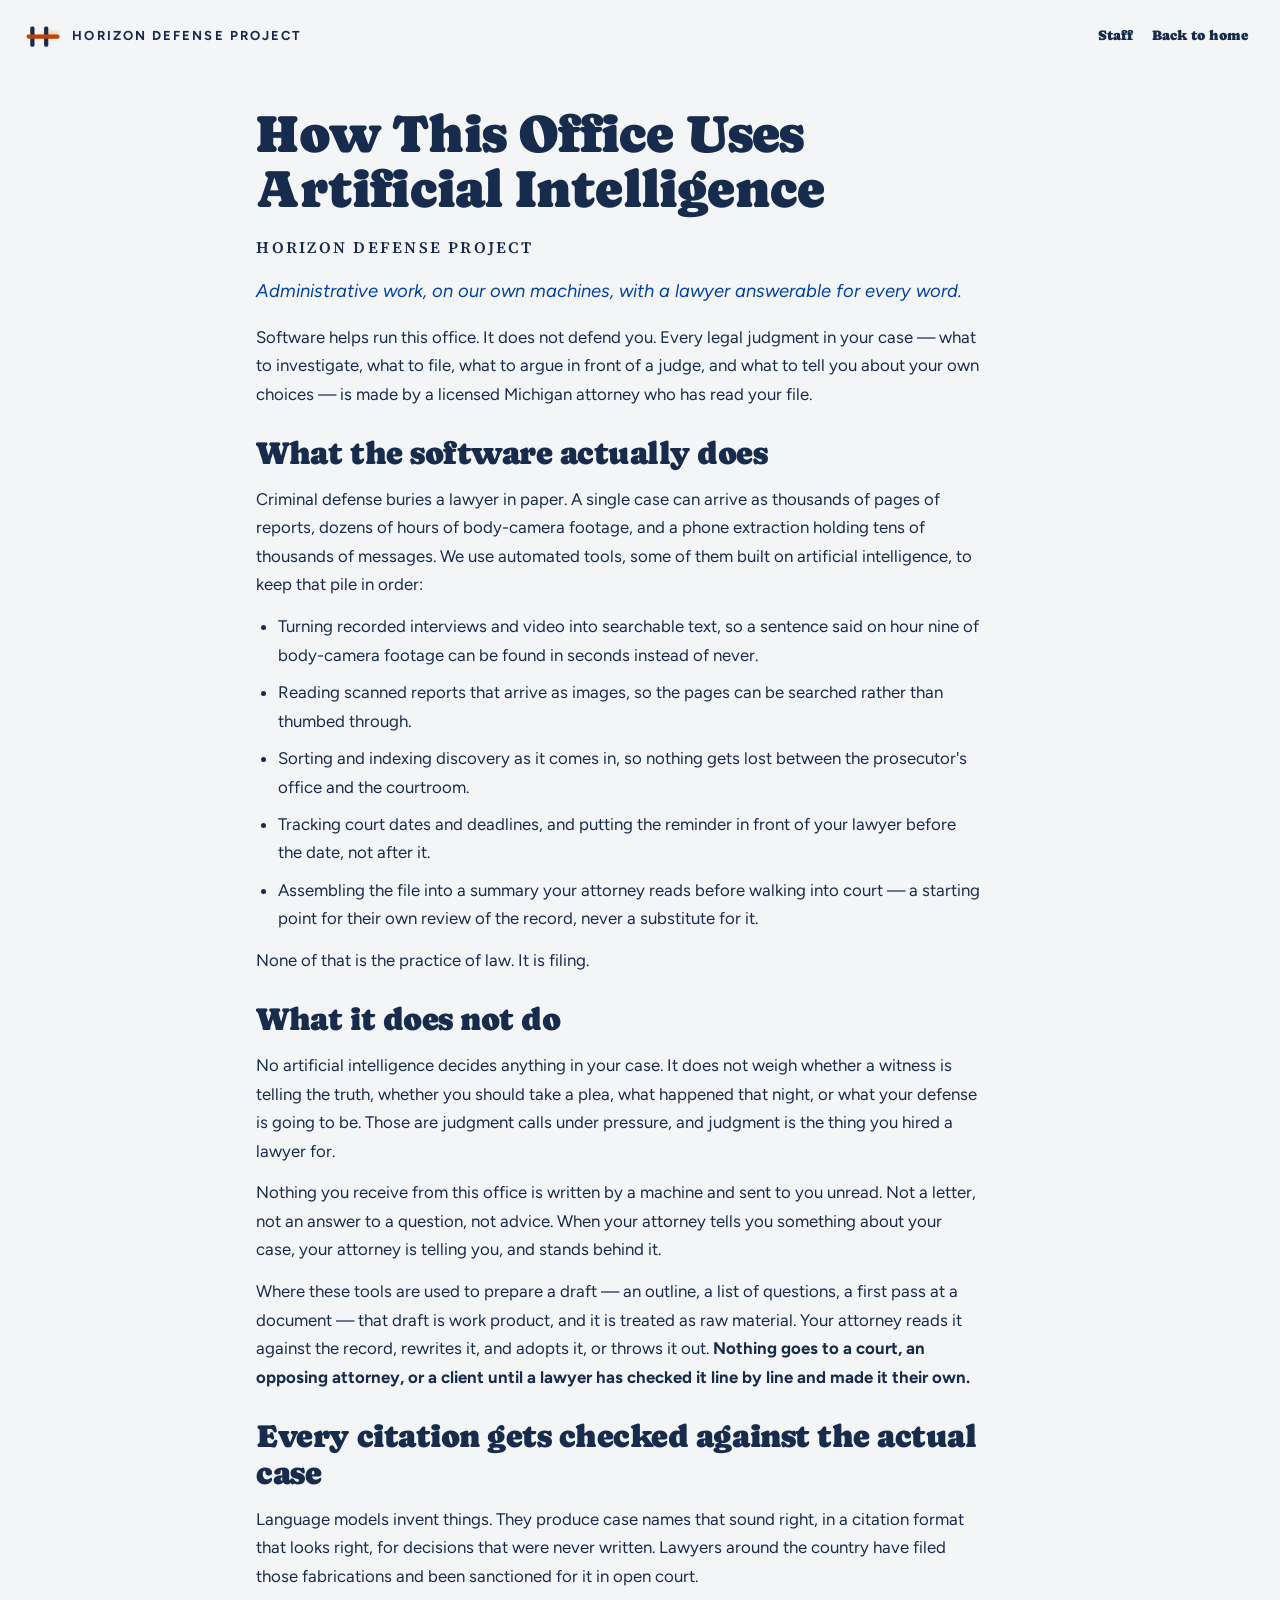
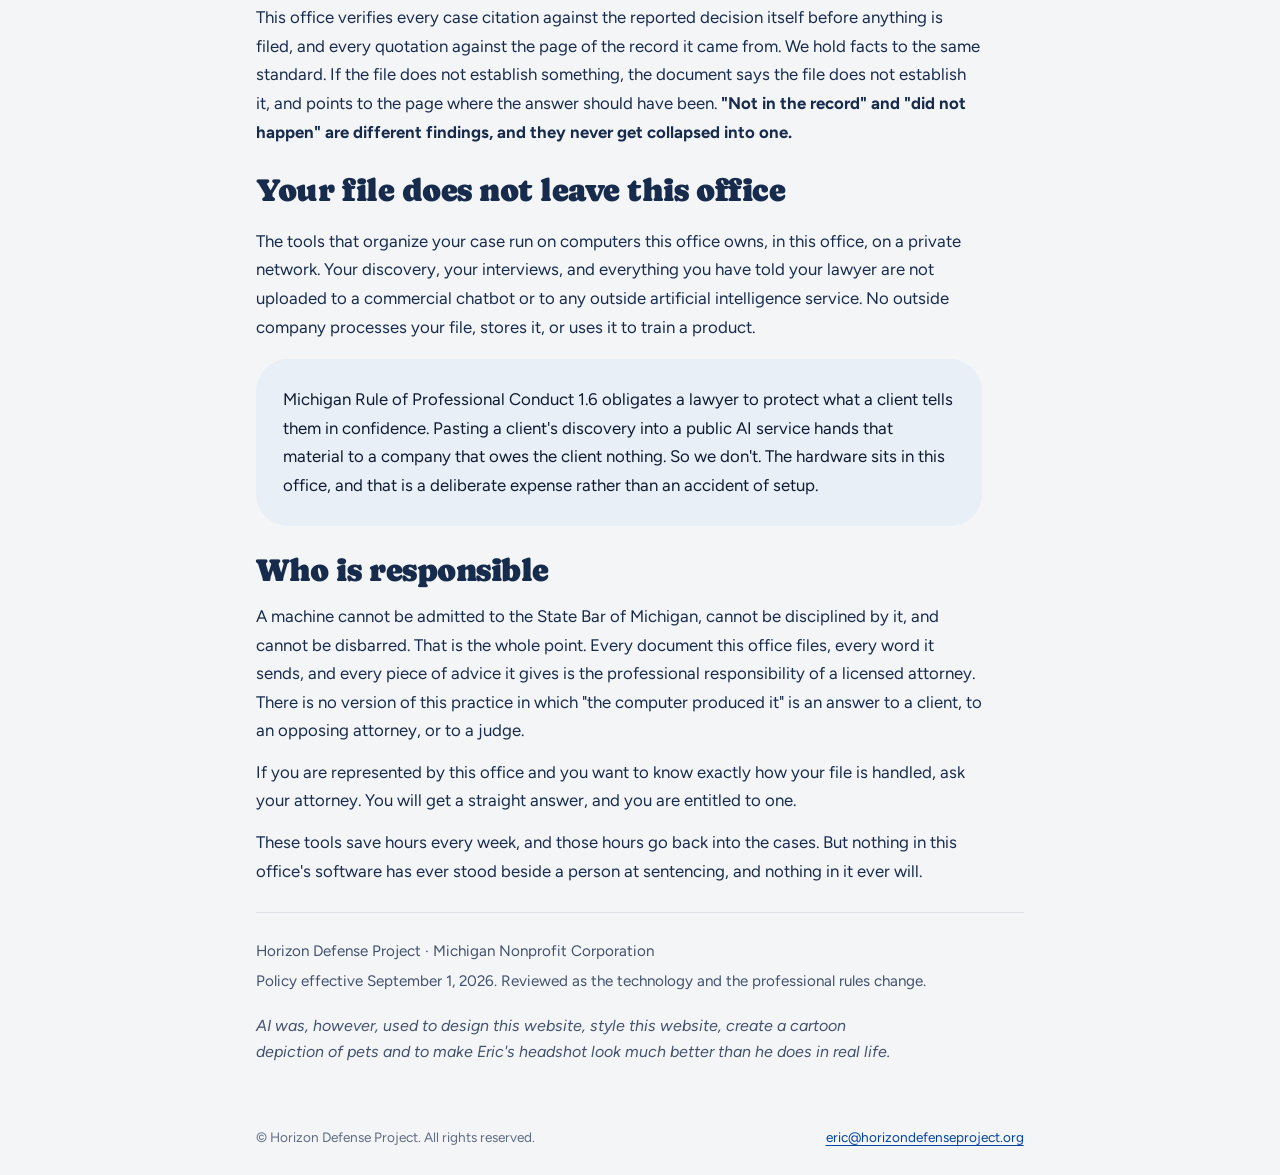
==== ai-use-policy.html @ e33a1ab5 "The placeholder becomes a three-page site: home, staff, AI use policy Replaces the single-page holdi" ====
<!DOCTYPE html>
<html lang="en">
<head>
<meta charset="utf-8">
<meta name="viewport" content="width=device-width, initial-scale=1.0">
<meta name="theme-color" content="#0052cc" media="(prefers-color-scheme: light)">
<meta name="theme-color" content="#14171c" media="(prefers-color-scheme: dark)">
<title>How This Office Uses Artificial Intelligence | Horizon Defense Project</title>
<meta name="description" content="Administrative work, on our own machines, with a lawyer answerable for every word.">
<link rel="canonical" href="https://horizondefenseproject.com/ai-use-policy.html">
<link rel="icon" href="/assets/logo-mark.svg" type="image/svg+xml">
<link rel="alternate icon" href="/assets/favicon-32.png" sizes="32x32" type="image/png">
<link rel="apple-touch-icon" href="/assets/apple-touch-icon.png">
<meta property="og:type" content="website">
<meta property="og:site_name" content="Horizon Defense Project">
<meta property="og:title" content="AI Use Policy — Horizon Defense Project">
<meta property="og:description" content="Administrative work, on our own machines, with a lawyer answerable for every word.">
<meta property="og:url" content="https://horizondefenseproject.com/ai-use-policy.html">
<meta property="og:image" content="https://horizondefenseproject.com/assets/og.png">
<meta property="og:image:width" content="1200">
<meta property="og:image:height" content="630">
<meta property="og:image:alt" content="Horizon Defense Project — Detroit">
<meta name="twitter:card" content="summary_large_image">
<meta name="twitter:title" content="AI Use Policy — Horizon Defense Project">
<meta name="twitter:description" content="Administrative work, on our own machines, with a lawyer answerable for every word.">
<meta name="twitter:image" content="https://horizondefenseproject.com/assets/og.png">
<link rel="stylesheet" href="styles.css">
<link rel="preconnect" href="https://fonts.googleapis.com">
<link rel="preconnect" href="https://fonts.gstatic.com" crossorigin>
<link rel="stylesheet" href="https://fonts.googleapis.com/css2?family=Source+Serif+4:opsz,wght@8..60,400;8..60,600&display=swap">
<style>
  @media (max-width: 720px) {
    /* Same nav guard as the other pages. */
    .nav { flex-wrap: wrap !important; row-gap: var(--space-3); }
    .nav > div { flex-wrap: wrap; }
    /* The email address is set nowrap inline and is wider than a 320px
       content box; let it wrap rather than widen the page. */
    a[href^="mailto:"] { white-space: normal !important; overflow-wrap: anywhere; }
  }
  :root {
    --brand-ink: #172b4d; --brand-ink-700: #0d1a30; --brand-ink-100: #e9eff7;
    --dawn-1: #c2410c; --dawn-2: #ea8c1b; --dawn-3: #f6c76a;
  }
  @media (prefers-color-scheme: dark) {
    :root {
      --brand-ink: #e6e9ef; --brand-ink-700: #cdd9ea; --brand-ink-100: #212a38;
      --dawn-1: #f97316; --dawn-2: #fbaa3c; --dawn-3: #ffd899;
    }
  }
  body { margin: 0; background: var(--color-bg); }
  a { color: var(--color-accent-700); }
  a:hover { color: var(--color-accent-600); }
  a:focus-visible { outline: 2px solid var(--color-accent); outline-offset: 2px; }
</style>
</head>
<body>
<div style="min-height: 100vh; background: var(--color-bg); color: var(--color-text); font-family: var(--font-body); display: flex; flex-direction: column">

  <nav class="nav" style="background: transparent; border: none; padding: var(--space-4) var(--space-6); display: flex; align-items: center; justify-content: space-between; gap: var(--space-4)">
    <a href="index.html" style="display: flex; align-items: center; gap: 12px; text-decoration: none; color: var(--brand-ink)">
      <svg viewBox="0 0 64 64" width="34" height="34" style="display: block; flex: none" aria-hidden="true">
        <defs>
          <clipPath id="hzP"><rect x="0" y="0" width="80" height="37"></rect></clipPath>
          <radialGradient id="sunP" cx="50%" cy="50%" r="50%">
            <stop offset="0%" stop-color="var(--dawn-1)" stop-opacity="0.95"></stop>
            <stop offset="52%" stop-color="var(--dawn-2)" stop-opacity="0.6"></stop>
            <stop offset="100%" stop-color="var(--dawn-3)" stop-opacity="0.14"></stop>
          </radialGradient>
        </defs>
        <circle cx="45" cy="50" r="32" fill="url(#sunP)" clip-path="url(#hzP)"></circle>
        <rect x="8" y="14" width="8" height="38" rx="3" fill="var(--brand-ink)"></rect>
        <rect x="34" y="14" width="8" height="38" rx="3" fill="var(--brand-ink)"></rect>
        <rect x="1" y="29" width="62" height="8" rx="4" fill="var(--dawn-1)"></rect>
      </svg>
      <span style="font-weight: 700; font-size: 13px; letter-spacing: 0.16em; text-transform: uppercase">Horizon Defense Project</span>
    </a>
    <div style="display: flex; align-items: center; gap: var(--space-2)">
      <a class="btn btn-ghost" href="staff.html" style="text-decoration: none; white-space: nowrap">Staff</a>
      <a class="btn btn-ghost" href="index.html" style="text-decoration: none; white-space: nowrap">Back to home</a>
    </div>
  </nav>

  <main style="flex: 1; width: 100%; max-width: 820px; margin: 0 auto; box-sizing: border-box; padding: var(--space-8) var(--space-6); display: flex; flex-direction: column; gap: var(--space-6)">

    <header style="display: flex; flex-direction: column; gap: var(--space-4); align-items: flex-start">
      <h1 style="margin: 0; font-family: var(--font-heading); font-size: clamp(2.1rem, 5.2vw, 3.3rem); line-height: 1.05; color: var(--brand-ink); max-width: 24ch">How This Office Uses Artificial Intelligence</h1>
      <p style="margin: 0; font-family: 'Source Serif 4', Charter, Georgia, serif; font-size: 1rem; letter-spacing: 0.14em; text-transform: uppercase; color: var(--brand-ink)"><strong style="font-weight: 600">Horizon Defense Project</strong></p>
      <p style="margin: 0; font-size: 1.15rem; line-height: 1.5; color: var(--color-accent-700)"><em>Administrative work, on our own machines, with a lawyer answerable for every word.</em></p>
      <p style="margin: 0; font-size: 1.05rem; line-height: 1.7; color: var(--color-neutral-800); max-width: 66ch; text-wrap: pretty">Software helps run this office. It does not defend you. Every legal judgment in your case — what to investigate, what to file, what to argue in front of a judge, and what to tell you about your own choices — is made by a licensed Michigan attorney who has read your file.</p>
    </header>

    <section style="display: flex; flex-direction: column; gap: var(--space-3)">
      <h2 style="margin: 0; font-family: var(--font-heading); font-size: clamp(1.5rem, 3.2vw, 2rem); line-height: 1.15; color: var(--brand-ink)">What the software actually does</h2>
      <p style="margin: 0; font-size: 1.05rem; line-height: 1.7; color: var(--color-neutral-800); max-width: 66ch; text-wrap: pretty">Criminal defense buries a lawyer in paper. A single case can arrive as thousands of pages of reports, dozens of hours of body-camera footage, and a phone extraction holding tens of thousands of messages. We use automated tools, some of them built on artificial intelligence, to keep that pile in order:</p>
      <ul style="margin: 0; padding-left: 1.3em; display: flex; flex-direction: column; gap: var(--space-2); font-size: 1.05rem; line-height: 1.7; color: var(--color-neutral-800); max-width: 66ch">
        <li>Turning recorded interviews and video into searchable text, so a sentence said on hour nine of body-camera footage can be found in seconds instead of never.</li>
        <li>Reading scanned reports that arrive as images, so the pages can be searched rather than thumbed through.</li>
        <li>Sorting and indexing discovery as it comes in, so nothing gets lost between the prosecutor's office and the courtroom.</li>
        <li>Tracking court dates and deadlines, and putting the reminder in front of your lawyer before the date, not after it.</li>
        <li>Assembling the file into a summary your attorney reads before walking into court — a starting point for their own review of the record, never a substitute for it.</li>
      </ul>
      <p style="margin: 0; font-size: 1.05rem; line-height: 1.7; color: var(--color-neutral-800); max-width: 66ch">None of that is the practice of law. It is filing.</p>
    </section>

    <section style="display: flex; flex-direction: column; gap: var(--space-3)">
      <h2 style="margin: 0; font-family: var(--font-heading); font-size: clamp(1.5rem, 3.2vw, 2rem); line-height: 1.15; color: var(--brand-ink)">What it does not do</h2>
      <p style="margin: 0; font-size: 1.05rem; line-height: 1.7; color: var(--color-neutral-800); max-width: 66ch; text-wrap: pretty">No artificial intelligence decides anything in your case. It does not weigh whether a witness is telling the truth, whether you should take a plea, what happened that night, or what your defense is going to be. Those are judgment calls under pressure, and judgment is the thing you hired a lawyer for.</p>
      <p style="margin: 0; font-size: 1.05rem; line-height: 1.7; color: var(--color-neutral-800); max-width: 66ch; text-wrap: pretty">Nothing you receive from this office is written by a machine and sent to you unread. Not a letter, not an answer to a question, not advice. When your attorney tells you something about your case, your attorney is telling you, and stands behind it.</p>
      <p style="margin: 0; font-size: 1.05rem; line-height: 1.7; color: var(--color-neutral-800); max-width: 66ch; text-wrap: pretty">Where these tools are used to prepare a draft — an outline, a list of questions, a first pass at a document — that draft is work product, and it is treated as raw material. Your attorney reads it against the record, rewrites it, and adopts it, or throws it out. <strong>Nothing goes to a court, an opposing attorney, or a client until a lawyer has checked it line by line and made it their own.</strong></p>
    </section>

    <section style="display: flex; flex-direction: column; gap: var(--space-3)">
      <h2 style="margin: 0; font-family: var(--font-heading); font-size: clamp(1.5rem, 3.2vw, 2rem); line-height: 1.15; color: var(--brand-ink)">Every citation gets checked against the actual case</h2>
      <p style="margin: 0; font-size: 1.05rem; line-height: 1.7; color: var(--color-neutral-800); max-width: 66ch; text-wrap: pretty">Language models invent things. They produce case names that sound right, in a citation format that looks right, for decisions that were never written. Lawyers around the country have filed those fabrications and been sanctioned for it in open court.</p>
      <p style="margin: 0; font-size: 1.05rem; line-height: 1.7; color: var(--color-neutral-800); max-width: 66ch; text-wrap: pretty">This office verifies every case citation against the reported decision itself before anything is filed, and every quotation against the page of the record it came from. We hold facts to the same standard. If the file does not establish something, the document says the file does not establish it, and points to the page where the answer should have been. <strong>"Not in the record" and "did not happen" are different findings, and they never get collapsed into one.</strong></p>
    </section>

    <section style="display: flex; flex-direction: column; gap: var(--space-4)">
      <h2 style="margin: 0; font-family: var(--font-heading); font-size: clamp(1.5rem, 3.2vw, 2rem); line-height: 1.15; color: var(--brand-ink)">Your file does not leave this office</h2>
      <p style="margin: 0; font-size: 1.05rem; line-height: 1.7; color: var(--color-neutral-800); max-width: 66ch; text-wrap: pretty">The tools that organize your case run on computers this office owns, in this office, on a private network. Your discovery, your interviews, and everything you have told your lawyer are not uploaded to a commercial chatbot or to any outside artificial intelligence service. No outside company processes your file, stores it, or uses it to train a product.</p>
      <blockquote class="card" style="margin: 0; padding: var(--space-6); background: var(--brand-ink-100); font-size: 1.05rem; line-height: 1.7; color: var(--brand-ink-700); max-width: 66ch; text-wrap: pretty">Michigan Rule of Professional Conduct 1.6 obligates a lawyer to protect what a client tells them in confidence. Pasting a client's discovery into a public AI service hands that material to a company that owes the client nothing. So we don't. The hardware sits in this office, and that is a deliberate expense rather than an accident of setup.</blockquote>
    </section>

    <section style="display: flex; flex-direction: column; gap: var(--space-3)">
      <h2 style="margin: 0; font-family: var(--font-heading); font-size: clamp(1.5rem, 3.2vw, 2rem); line-height: 1.15; color: var(--brand-ink)">Who is responsible</h2>
      <p style="margin: 0; font-size: 1.05rem; line-height: 1.7; color: var(--color-neutral-800); max-width: 66ch; text-wrap: pretty">A machine cannot be admitted to the State Bar of Michigan, cannot be disciplined by it, and cannot be disbarred. That is the whole point. Every document this office files, every word it sends, and every piece of advice it gives is the professional responsibility of a licensed attorney. There is no version of this practice in which "the computer produced it" is an answer to a client, to an opposing attorney, or to a judge.</p>
      <p style="margin: 0; font-size: 1.05rem; line-height: 1.7; color: var(--color-neutral-800); max-width: 66ch; text-wrap: pretty">If you are represented by this office and you want to know exactly how your file is handled, ask your attorney. You will get a straight answer, and you are entitled to one.</p>
      <p style="margin: 0; font-size: 1.05rem; line-height: 1.7; color: var(--color-neutral-800); max-width: 66ch; text-wrap: pretty">These tools save hours every week, and those hours go back into the cases. But nothing in this office's software has ever stood beside a person at sentencing, and nothing in it ever will.</p>
    </section>

    <div style="display: flex; flex-direction: column; gap: 6px; padding-top: var(--space-6); border-top: 1px solid var(--color-neutral-300); font-size: 0.95rem; line-height: 1.6; color: var(--color-neutral-700)">
      <span>Horizon Defense Project · Michigan Nonprofit Corporation</span>
      <span>Policy effective September 1, 2026. Reviewed as the technology and the professional rules change.</span>
      <em style="margin-top: var(--space-3); font-size: 1rem; line-height: 1.65; color: var(--color-neutral-700); max-width: 66ch; text-wrap: pretty">AI was, however, used to design this website, style this website, create a cartoon depiction of pets and to make Eric's headshot look much better than he does in real life.</em>
    </div>

  </main>

  <footer style="padding: var(--space-6); display: flex; flex-wrap: wrap; align-items: center; justify-content: space-between; gap: var(--space-3); font-size: 0.85rem; color: var(--color-neutral-600); max-width: 820px; width: 100%; margin: 0 auto; box-sizing: border-box">
    <span>© Horizon Defense Project. All rights reserved.</span>
    <a href="mailto:eric@horizondefenseproject.org">eric@horizondefenseproject.org</a>
  </footer>

</div>
</body>
</html>
---- styles.css ----
/* Organic — design-system tokens and component classes. This file is the source of truth for the system's look; retune it here and see readme.md. */
@import url('https://fonts.googleapis.com/css2?family=Caprasimo:wght@400&family=Figtree:wght@400;600;700&display=swap');

:root {
  --color-bg: #f4f5f7;
  --color-surface: #ffffff;
  --color-text: #172b4d;
  --color-accent: #0052cc;
  --color-accent-2: #ea8c1b;
  --color-divider: #dfe1e6;

  /* Tonal ramps — generated in OKLCH on one shared lightness scale, so the
     same step of any role matches the others in visual value. */
  --color-neutral-100: #f4f5f7;
  --color-neutral-200: #ebecf0;
  --color-neutral-300: #dfe1e6;
  --color-neutral-400: #a5adba;
  --color-neutral-500: #7a8699;
  --color-neutral-600: #5e6c84;
  --color-neutral-700: #42526e;
  --color-neutral-800: #172b4d;
  --color-neutral-900: #0d1a30;

  --color-accent-100: #eff4fa;
  --color-accent-200: #d7e3f4;
  --color-accent-300: #a3c4f5;
  --color-accent-400: #5297ff;
  --color-accent-500: #0f70ff;
  --color-accent-600: #0056d6;
  --color-accent-700: #0042a3;
  --color-accent-800: #002f75;
  --color-accent-900: #001f4c;

  --color-accent-2-100: #fdf3e2;
  --color-accent-2-200: #fae3bd;
  --color-accent-2-300: #f6c76a;
  --color-accent-2-400: #f0a93a;
  --color-accent-2-500: #ea8c1b;
  --color-accent-2-600: #d1740f;
  --color-accent-2-700: #c2410c;
  --color-accent-2-800: #8f300a;
  --color-accent-2-900: #5c1f06;

  --font-heading: "Caprasimo", system-ui, sans-serif;
  --font-heading-weight: 400;
  --font-body: "Figtree", system-ui, sans-serif;

  --space-1: 4.4px;
  --space-2: 8.8px;
  --space-3: 13.2px;
  --space-4: 17.6px;
  --space-6: 26.4px;
  --space-8: 35.2px;

  --radius-sm: 8px;
  --radius-md: 16px;
  --radius-lg: 28px;

  /* Elevation — derived from the ground: soft ink-tinted shadows on a
     light theme, a hairline edge + ambient darkness on a dark one. */
  --shadow-sm: 0 1px 2px color-mix(in srgb, #2e2b25 14%, transparent);
  --shadow-md: 0 3px 10px color-mix(in srgb, #2e2b25 16%, transparent);
  --shadow-lg: 0 12px 32px color-mix(in srgb, #2e2b25 22%, transparent);
}

body {
  background: var(--color-bg);
  color: var(--color-text);
  font-family: var(--font-body);
}
h1, h2, h3, h4 { font-family: var(--font-heading); font-weight: var(--font-heading-weight); }

.washed{filter:saturate(0.6) contrast(0.85) brightness(1.1) opacity(0.94)}

/* ══════════════════════════════════════════════════════════════════════════
   Components — built with the tokens above. Plain CSS
   on plain HTML: no JavaScript, no build step. Each class is documented in
   readme.md and demonstrated in foundations/ and components/.
   ══════════════════════════════════════════════════════════════════════ */

*, *::before, *::after { box-sizing: border-box; }
body { margin: 0; font-size: 15px; line-height: 1.55; font-weight: 400; }
h1, h2, h3, h4, h5, h6 {
  font-family: var(--font-heading); font-weight: var(--font-heading-weight);
  line-height: 1.12; letter-spacing: -0.015em; margin: 0 0 var(--space-2);
}
h1 { font-size: 42px; }
h2 { font-size: 32px; }
h3 { font-size: 25px; }
h4 { font-size: 20px; }
h5 { font-size: 16px; }
h6 { font-size: 13px; }
h6 { letter-spacing: 0.08em; text-transform: uppercase; }
p { margin: 0 0 var(--space-3); }
a { color: var(--color-accent); text-underline-offset: 3px; }
img { display: block; max-width: 100%; }
figure { margin: 0; }
figcaption {
  font-size: 11px; margin-top: var(--space-1);
  color: color-mix(in srgb, var(--color-text) 55%, transparent);
}
.text-muted { color: color-mix(in srgb, var(--color-text) 55%, transparent); }
:focus { outline: none; }
:focus-visible { outline: 2px solid var(--color-accent); outline-offset: 2px; }
::selection { background: color-mix(in srgb, var(--color-accent) 30%, transparent); }

/* — rules — */
.hr {
  height: 1px; border: 0; margin: var(--space-4) 0;
  background: var(--color-divider);
}

/* — buttons — */
.btn {
  display: inline-flex; align-items: center; justify-content: center; gap: 6px;
  cursor: pointer; text-decoration: none;
  font-family: var(--font-heading); font-weight: var(--font-heading-weight);
  font-size: 14px; line-height: 1.2; color: var(--color-text); /* matches the .input's 14px —
     the pair sits side by side in sign-up rows */
  background: transparent; border: 1px solid transparent;
  padding: var(--space-2) calc(var(--space-3) * 1.2);
  border-radius: var(--radius-md);
}
.btn svg { display: block; }
.btn:disabled { opacity: 0.45; cursor: not-allowed; }
.btn-primary { background: var(--color-accent); color: var(--color-bg); }
.btn-primary:hover { background: var(--color-accent-600); }
.btn-primary:active { background: var(--color-accent-700); }
.btn-secondary { border-color: var(--color-divider); }
.btn-secondary:hover { background: color-mix(in srgb, var(--color-text) 7%, transparent); }
.btn-secondary:active { background: color-mix(in srgb, var(--color-text) 14%, transparent); }
.btn-ghost { color: var(--color-accent); padding-inline: var(--space-1); }
.btn-ghost:hover { background: color-mix(in srgb, var(--color-accent) 10%, transparent); }
.btn-ghost:active { background: color-mix(in srgb, var(--color-accent) 18%, transparent); }
.btn-icon { width: 36px; height: 36px; padding: 0; }
.btn-block { width: 100%; margin-top: var(--space-2); }

/* — forms — */
.field > label {
  display: block; font-size: 12px; margin-bottom: 5px;
  color: color-mix(in srgb, var(--color-text) 70%, transparent);
}
.input {
  width: 100%; min-height: 36px; padding: 6px 10px; font: inherit;
  font-size: 14px; color: var(--color-text); caret-color: var(--color-accent);
  background: var(--color-surface);
  border: 1px solid var(--color-divider); border-radius: var(--radius-md);
}
.input:hover { border-color: color-mix(in srgb, var(--color-text) 45%, transparent); }
.input:focus-visible { border-color: var(--color-accent); outline-offset: 0; }
textarea.input { min-height: 90px; resize: vertical; }
.radio { display: inline-flex; align-items: center; gap: 8px; cursor: pointer; font-size: 14px; }
.radio input, .seg-opt input {
  position: absolute; opacity: 0; width: 0; height: 0; pointer-events: none;
}
.radio .dot {
  width: 16px; height: 16px; flex: none; border-radius: 50%;
  border: 1.5px solid var(--color-divider);
}
.radio:hover .dot { border-color: var(--color-accent); }
.radio input:checked + .dot {
  border-color: var(--color-accent); background: var(--color-accent);
  box-shadow: inset 0 0 0 4px var(--color-bg);
}
.radio input:focus-visible + .dot { outline: 2px solid var(--color-accent); outline-offset: 2px; }
.seg {
  display: inline-flex; overflow: hidden;
  border: 1px solid var(--color-divider); border-radius: var(--radius-md);
}
.seg-opt {
  display: inline-flex; align-items: center; gap: 6px;
  padding: 7px 12px; font-size: 13px; cursor: pointer;
}
.seg-opt + .seg-opt { border-left: 1px solid var(--color-divider); }
.seg-opt:has(input:checked) { background: var(--color-accent); color: var(--color-bg); }
.seg-opt:not(:has(input:checked)):hover { background: color-mix(in srgb, var(--color-text) 7%, transparent); }
.seg-opt:has(input:focus-visible) { outline: 2px solid var(--color-accent); outline-offset: -2px; }

/* — cards — */
.card {
  display: flex; flex-direction: column; gap: var(--space-2);
  padding: var(--space-3); border-radius: var(--radius-md); background: var(--color-surface);
}
.card-kicker { font-size: 10px; letter-spacing: 0.1em; text-transform: uppercase; color: var(--color-accent); }
.card-title {
  font-family: var(--font-heading); font-weight: var(--font-heading-weight);
  font-size: 17px; line-height: 1.2;
}
.card-body { margin: 0; font-size: 13px; opacity: 0.8; flex: 1; }
.card-meta {
  display: flex; align-items: center; gap: 6px; font-size: 11px;
  color: color-mix(in srgb, var(--color-text) 50%, transparent);
}
.elev-sm { box-shadow: var(--shadow-sm); }
.elev-md { box-shadow: var(--shadow-md); }
.elev-lg { box-shadow: var(--shadow-lg); }

/* — tags — */
.tag {
  display: inline-flex; align-items: center; font-size: 11px;
  letter-spacing: 0.02em; padding: 3px 10px;
  border-radius: calc(var(--radius-md) * 0.75);
}
.tag-accent { background: var(--color-accent-100); color: var(--color-accent-800); }
.tag-accent-2 { background: var(--color-accent-2-100); color: var(--color-accent-2-800); }
.tag-neutral { background: var(--color-neutral-100); color: var(--color-neutral-800); }
.tag-outline { border: 1px solid var(--color-accent); color: var(--color-accent); }

/* — navigation — */
.nav {
  display: flex; align-items: center; gap: var(--space-4);
  padding: var(--space-3) var(--space-4);
  border-bottom: none;
}
.nav-brand {
  font-family: var(--font-heading); font-weight: var(--font-heading-weight);
  font-size: 18px; margin-right: auto;
}
.nav a { color: inherit; text-decoration: none; font-size: 14px; }
.nav a:hover, .nav a[aria-current='page'] { color: var(--color-accent); }

/* — tables — */
.table { width: 100%; border-collapse: collapse; font-size: 14px; }
.table th {
  text-align: left; font-size: 11px; letter-spacing: 0.08em; text-transform: uppercase;
  color: color-mix(in srgb, var(--color-text) 60%, transparent);
  padding: var(--space-2); border-bottom: 1px solid var(--color-divider);
}
.table td {
  padding: var(--space-2);
  border-bottom: 1px solid color-mix(in srgb, var(--color-text) 8%, transparent);
}
.table tbody tr:hover { background: color-mix(in srgb, var(--color-text) 4%, transparent); }

/* — dialog — */
.dialog-backdrop {
  position: fixed; inset: 0; display: grid; place-items: center;
  padding: var(--space-4);
  background: color-mix(in srgb, var(--color-neutral-900) 50%, transparent);
}
.dialog {
  width: min(440px, 100%); display: flex; flex-direction: column; gap: var(--space-3);
  padding: var(--space-4); border-radius: var(--radius-lg);
  background: var(--color-surface); box-shadow: var(--shadow-lg);
}
.dialog-title {
  font-family: var(--font-heading); font-weight: var(--font-heading-weight);
  font-size: 20px;
}
.dialog-body { font-size: 14px; opacity: 0.85; }
.dialog-actions { display: flex; justify-content: flex-end; gap: var(--space-2); margin-top: var(--space-2); }

/* — rounded frame: everything softens, small controls go pill — */
.card, .dialog { border-radius: calc(var(--radius-lg) * 1.15); }
.btn, .tag, .seg, .input { border-radius: 999px; }
.input { padding-inline: 14px; }

/* Dark mode. The CRM's own dark tokens (templates/base.html), mapped onto the
   same names the light block uses, so the site and the case board stay one
   palette. Ramps invert: the stops the pages read as text (600/700/800,
   neutral 700/800) go light, the stops they read as fills (100/200) go dark. */
@media (prefers-color-scheme: dark) {
  :root {
    --color-bg: #14171c;
    --color-surface: #1d2127;
    --color-text: #e6e9ef;
    --color-divider: #2d323b;
    --color-neutral-100: #1d2127;
    --color-neutral-200: #242932;
    --color-neutral-300: #2d323b;
    --color-neutral-400: #4a5260;
    --color-neutral-500: #6b7484;
    --color-neutral-600: #99a2b3;
    --color-neutral-700: #b6bfcd;
    --color-neutral-800: #dfe3ea;
    --color-neutral-900: #f0f2f6;
    --color-accent: #6ea8ff;
    --color-accent-100: #16233a;
    --color-accent-200: #1c2e4d;
    --color-accent-300: #274168;
    --color-accent-400: #3f6ba8;
    --color-accent-500: #5590d6;
    --color-accent-600: #8bbcff;
    --color-accent-700: #a8ccff;
    --color-accent-800: #cbdfff;
    --color-accent-900: #e4eeff;
    --color-accent-2: #fbaa3c;
    --color-accent-2-100: #2a1e0d;
    --color-accent-2-200: #3d2c12;
    --color-accent-2-300: #5c421a;
    --color-accent-2-400: #8a6425;
    --color-accent-2-500: #b98634;
    --color-accent-2-600: #f97316;
    --color-accent-2-700: #fbaa3c;
    --color-accent-2-800: #ffd899;
    --color-accent-2-900: #ffe9c4;
    --shadow-sm: 0 1px 2px rgba(0, 0, 0, 0.5);
    --shadow-md: 0 3px 10px rgba(0, 0, 0, 0.55);
    --shadow-lg: 0 12px 32px rgba(0, 0, 0, 0.62);
  }
  /* brightness(1.1) is a glare on a dark ground */
  .washed { filter: saturate(0.6) contrast(0.85) brightness(0.92) opacity(0.94); }
}
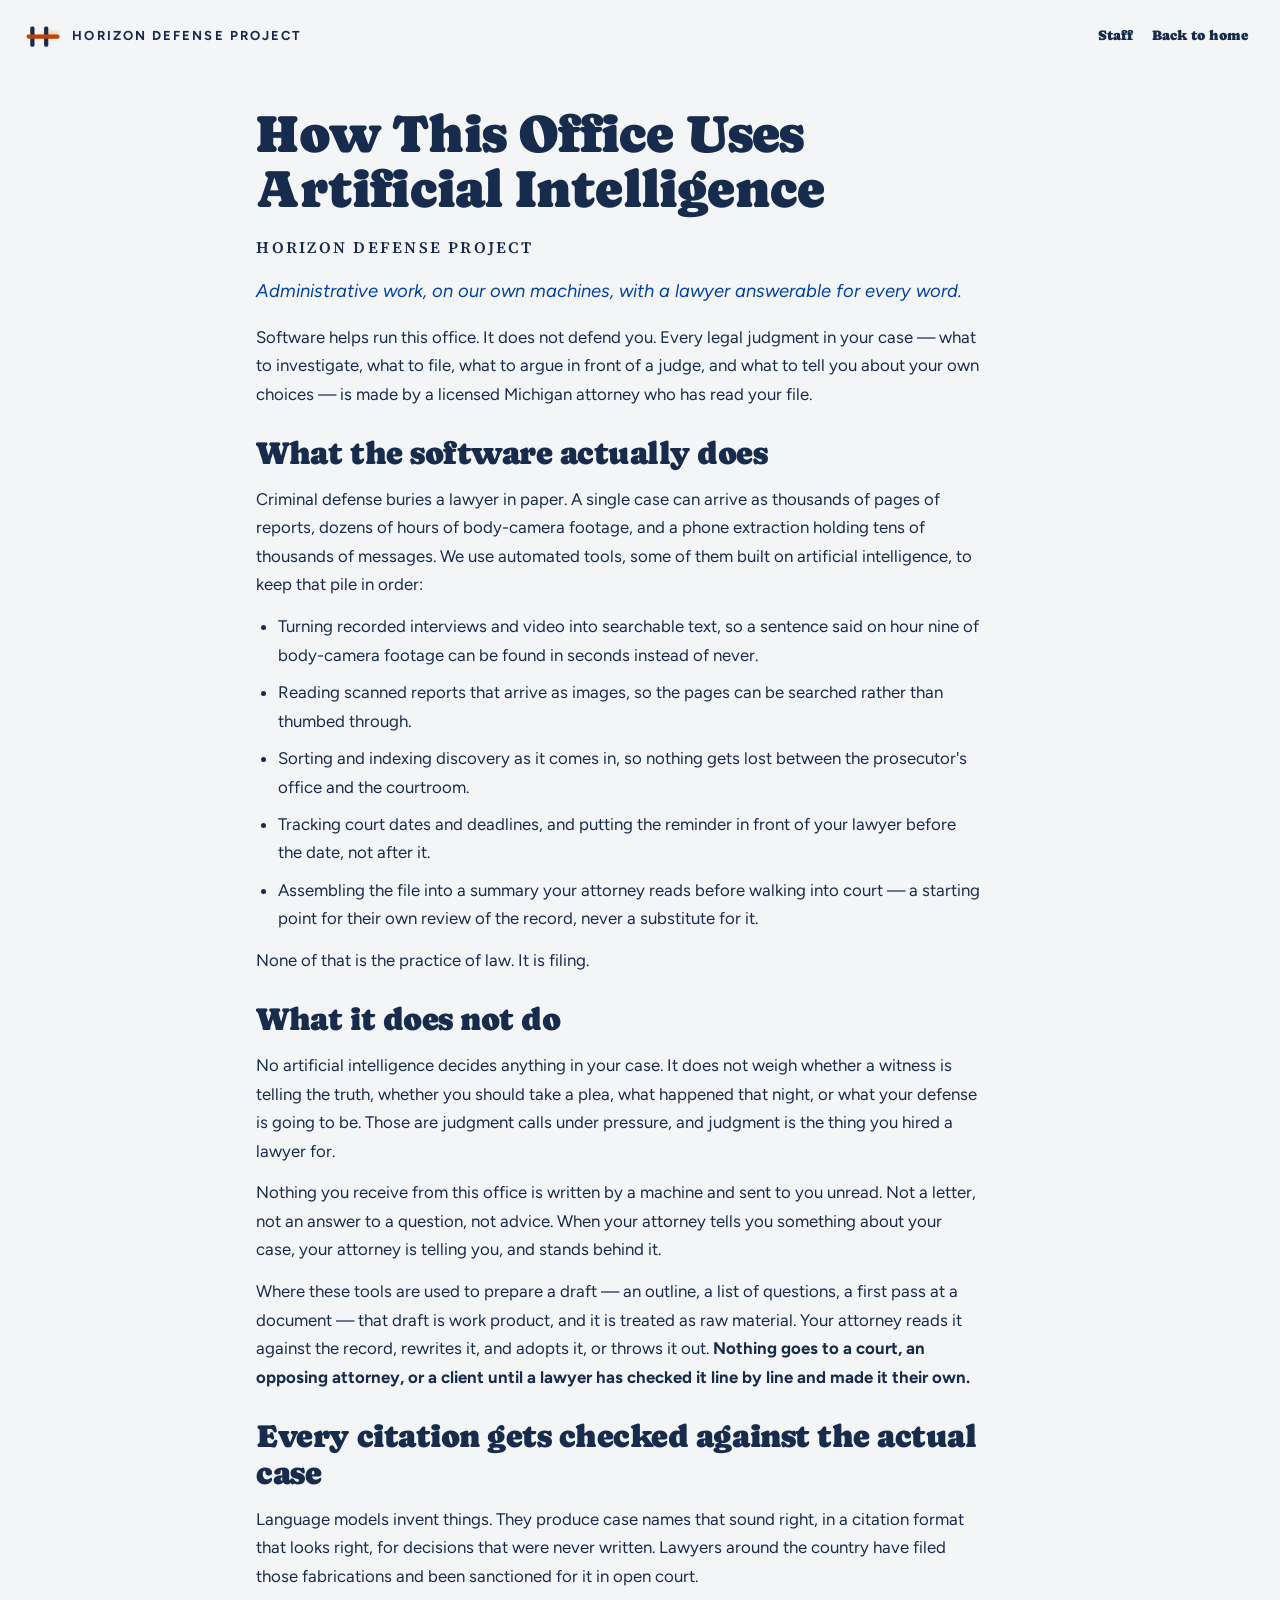
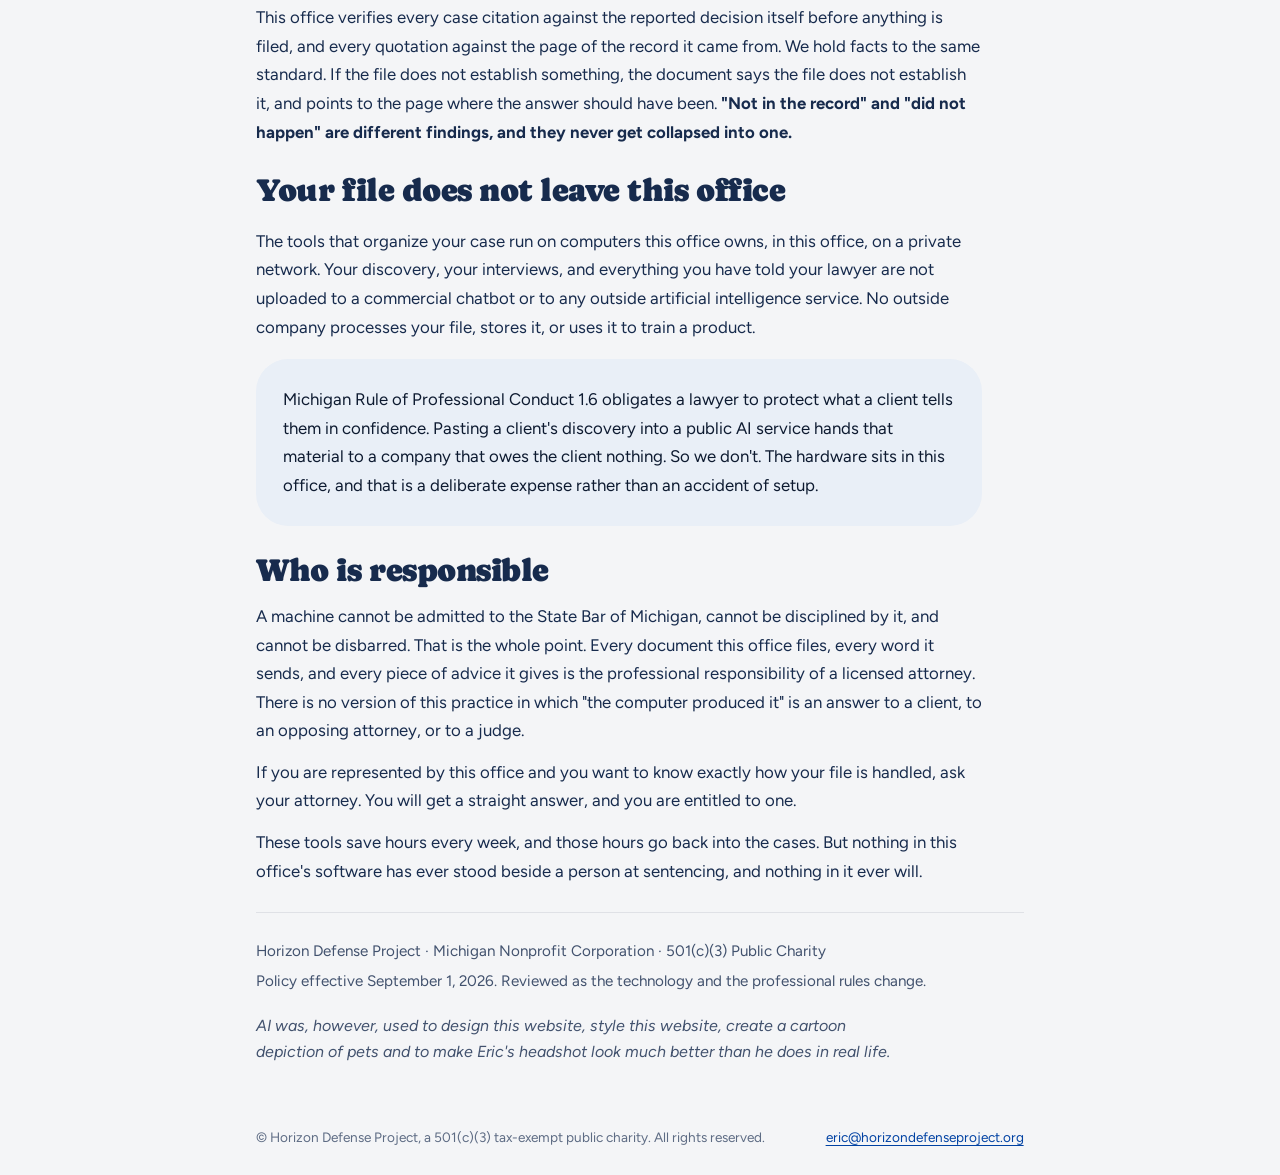
==== commit 7e09577e: "501(c)(3) determination issued: say so in every footer" ====
--- a/ai-use-policy.html
+++ b/ai-use-policy.html
@@ -129,7 +129,7 @@
     </section>
 
     <div style="display: flex; flex-direction: column; gap: 6px; padding-top: var(--space-6); border-top: 1px solid var(--color-neutral-300); font-size: 0.95rem; line-height: 1.6; color: var(--color-neutral-700)">
-      <span>Horizon Defense Project · Michigan Nonprofit Corporation</span>
+      <span>Horizon Defense Project · Michigan Nonprofit Corporation · 501(c)(3) Public Charity</span>
       <span>Policy effective September 1, 2026. Reviewed as the technology and the professional rules change.</span>
       <em style="margin-top: var(--space-3); font-size: 1rem; line-height: 1.65; color: var(--color-neutral-700); max-width: 66ch; text-wrap: pretty">AI was, however, used to design this website, style this website, create a cartoon depiction of pets and to make Eric's headshot look much better than he does in real life.</em>
     </div>
@@ -137,7 +137,7 @@
   </main>
 
   <footer style="padding: var(--space-6); display: flex; flex-wrap: wrap; align-items: center; justify-content: space-between; gap: var(--space-3); font-size: 0.85rem; color: var(--color-neutral-600); max-width: 820px; width: 100%; margin: 0 auto; box-sizing: border-box">
-    <span>© Horizon Defense Project. All rights reserved.</span>
+    <span>© Horizon Defense Project, a 501(c)(3) tax-exempt public charity. All rights reserved.</span>
     <a href="mailto:eric@horizondefenseproject.org">eric@horizondefenseproject.org</a>
   </footer>
 
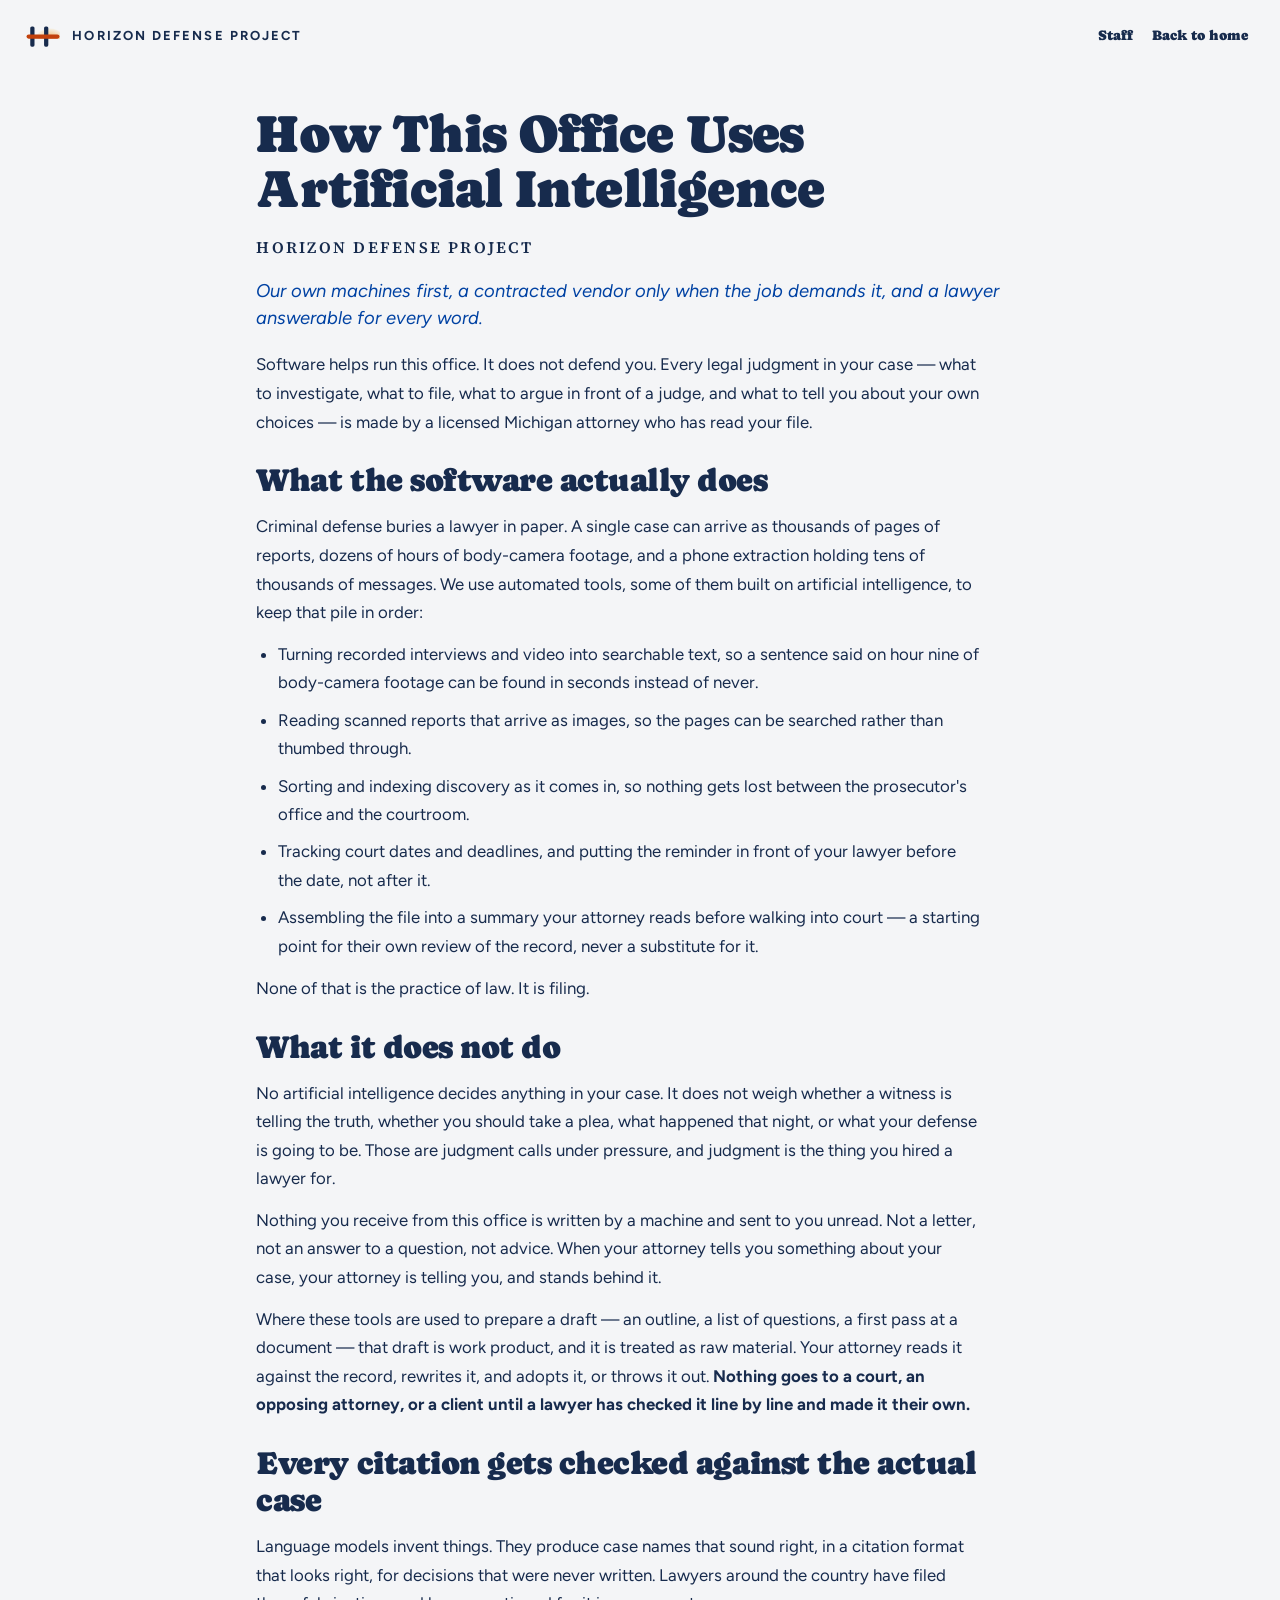
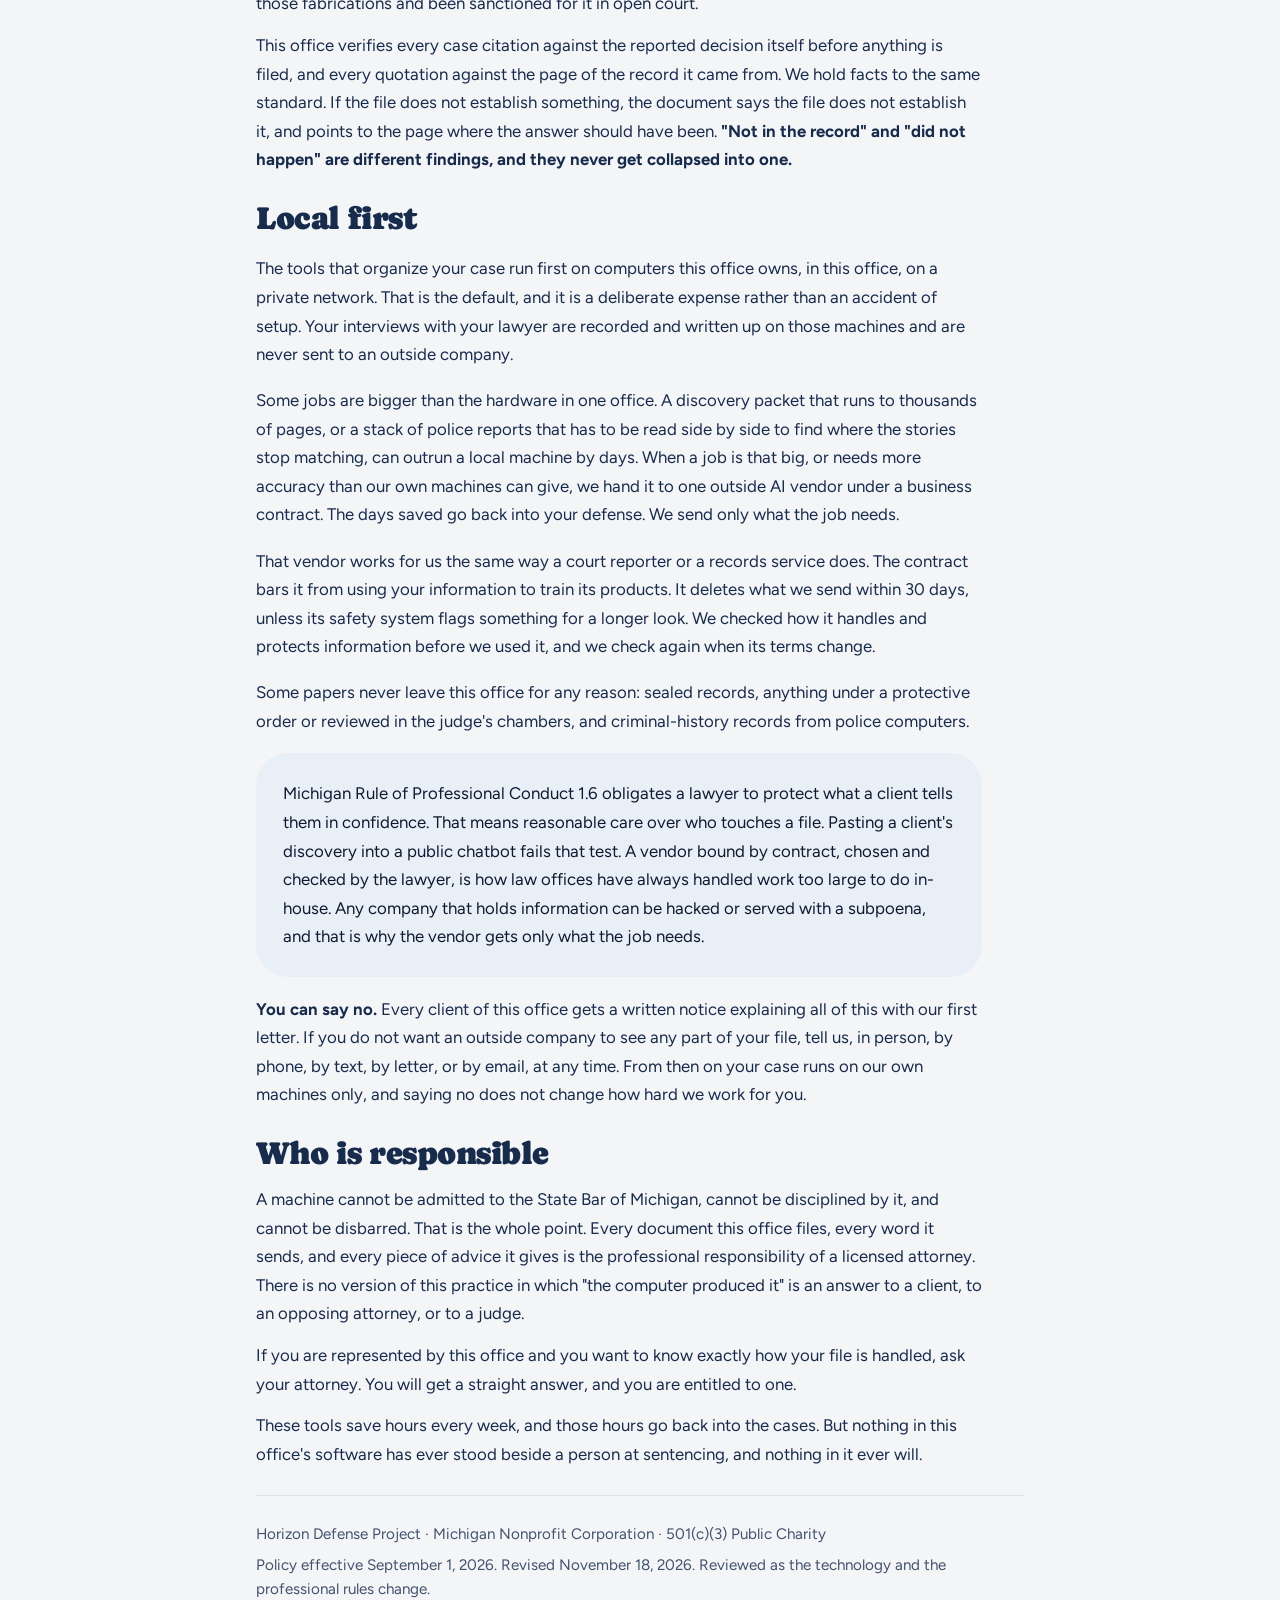
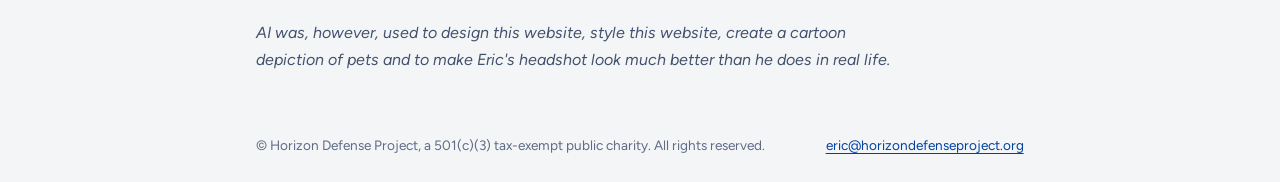
==== commit 2d8c860a: "AI use policy: local first, one outside AI vendor under contract for big jobs (his approval 2026-11-" ====
--- a/ai-use-policy.html
+++ b/ai-use-policy.html
@@ -6,7 +6,7 @@
 <meta name="theme-color" content="#0052cc" media="(prefers-color-scheme: light)">
 <meta name="theme-color" content="#14171c" media="(prefers-color-scheme: dark)">
 <title>How This Office Uses Artificial Intelligence | Horizon Defense Project</title>
-<meta name="description" content="Administrative work, on our own machines, with a lawyer answerable for every word.">
+<meta name="description" content="Our own machines first, a contracted vendor only when the job demands it, and a lawyer answerable for every word.">
 <link rel="canonical" href="https://horizondefenseproject.com/ai-use-policy.html">
 <link rel="icon" href="/assets/logo-mark.svg" type="image/svg+xml">
 <link rel="alternate icon" href="/assets/favicon-32.png" sizes="32x32" type="image/png">
@@ -14,7 +14,7 @@
 <meta property="og:type" content="website">
 <meta property="og:site_name" content="Horizon Defense Project">
 <meta property="og:title" content="AI Use Policy — Horizon Defense Project">
-<meta property="og:description" content="Administrative work, on our own machines, with a lawyer answerable for every word.">
+<meta property="og:description" content="Our own machines first, a contracted vendor only when the job demands it, and a lawyer answerable for every word.">
 <meta property="og:url" content="https://horizondefenseproject.com/ai-use-policy.html">
 <meta property="og:image" content="https://horizondefenseproject.com/assets/og.png">
 <meta property="og:image:width" content="1200">
@@ -22,7 +22,7 @@
 <meta property="og:image:alt" content="Horizon Defense Project — Detroit">
 <meta name="twitter:card" content="summary_large_image">
 <meta name="twitter:title" content="AI Use Policy — Horizon Defense Project">
-<meta name="twitter:description" content="Administrative work, on our own machines, with a lawyer answerable for every word.">
+<meta name="twitter:description" content="Our own machines first, a contracted vendor only when the job demands it, and a lawyer answerable for every word.">
 <meta name="twitter:image" content="https://horizondefenseproject.com/assets/og.png">
 <link rel="stylesheet" href="styles.css">
 <link rel="preconnect" href="https://fonts.googleapis.com">
@@ -85,7 +85,7 @@
     <header style="display: flex; flex-direction: column; gap: var(--space-4); align-items: flex-start">
       <h1 style="margin: 0; font-family: var(--font-heading); font-size: clamp(2.1rem, 5.2vw, 3.3rem); line-height: 1.05; color: var(--brand-ink); max-width: 24ch">How This Office Uses Artificial Intelligence</h1>
       <p style="margin: 0; font-family: 'Source Serif 4', Charter, Georgia, serif; font-size: 1rem; letter-spacing: 0.14em; text-transform: uppercase; color: var(--brand-ink)"><strong style="font-weight: 600">Horizon Defense Project</strong></p>
-      <p style="margin: 0; font-size: 1.15rem; line-height: 1.5; color: var(--color-accent-700)"><em>Administrative work, on our own machines, with a lawyer answerable for every word.</em></p>
+      <p style="margin: 0; font-size: 1.15rem; line-height: 1.5; color: var(--color-accent-700)"><em>Our own machines first, a contracted vendor only when the job demands it, and a lawyer answerable for every word.</em></p>
       <p style="margin: 0; font-size: 1.05rem; line-height: 1.7; color: var(--color-neutral-800); max-width: 66ch; text-wrap: pretty">Software helps run this office. It does not defend you. Every legal judgment in your case — what to investigate, what to file, what to argue in front of a judge, and what to tell you about your own choices — is made by a licensed Michigan attorney who has read your file.</p>
     </header>
 
@@ -116,9 +116,13 @@
     </section>
 
     <section style="display: flex; flex-direction: column; gap: var(--space-4)">
-      <h2 style="margin: 0; font-family: var(--font-heading); font-size: clamp(1.5rem, 3.2vw, 2rem); line-height: 1.15; color: var(--brand-ink)">Your file does not leave this office</h2>
-      <p style="margin: 0; font-size: 1.05rem; line-height: 1.7; color: var(--color-neutral-800); max-width: 66ch; text-wrap: pretty">The tools that organize your case run on computers this office owns, in this office, on a private network. Your discovery, your interviews, and everything you have told your lawyer are not uploaded to a commercial chatbot or to any outside artificial intelligence service. No outside company processes your file, stores it, or uses it to train a product.</p>
-      <blockquote class="card" style="margin: 0; padding: var(--space-6); background: var(--brand-ink-100); font-size: 1.05rem; line-height: 1.7; color: var(--brand-ink-700); max-width: 66ch; text-wrap: pretty">Michigan Rule of Professional Conduct 1.6 obligates a lawyer to protect what a client tells them in confidence. Pasting a client's discovery into a public AI service hands that material to a company that owes the client nothing. So we don't. The hardware sits in this office, and that is a deliberate expense rather than an accident of setup.</blockquote>
+      <h2 style="margin: 0; font-family: var(--font-heading); font-size: clamp(1.5rem, 3.2vw, 2rem); line-height: 1.15; color: var(--brand-ink)">Local first</h2>
+      <p style="margin: 0; font-size: 1.05rem; line-height: 1.7; color: var(--color-neutral-800); max-width: 66ch; text-wrap: pretty">The tools that organize your case run first on computers this office owns, in this office, on a private network. That is the default, and it is a deliberate expense rather than an accident of setup. Your interviews with your lawyer are recorded and written up on those machines and are never sent to an outside company.</p>
+      <p style="margin: 0; font-size: 1.05rem; line-height: 1.7; color: var(--color-neutral-800); max-width: 66ch; text-wrap: pretty">Some jobs are bigger than the hardware in one office. A discovery packet that runs to thousands of pages, or a stack of police reports that has to be read side by side to find where the stories stop matching, can outrun a local machine by days. When a job is that big, or needs more accuracy than our own machines can give, we hand it to one outside AI vendor under a business contract. The days saved go back into your defense. We send only what the job needs.</p>
+      <p style="margin: 0; font-size: 1.05rem; line-height: 1.7; color: var(--color-neutral-800); max-width: 66ch; text-wrap: pretty">That vendor works for us the same way a court reporter or a records service does. The contract bars it from using your information to train its products. It deletes what we send within 30 days, unless its safety system flags something for a longer look. We checked how it handles and protects information before we used it, and we check again when its terms change.</p>
+      <p style="margin: 0; font-size: 1.05rem; line-height: 1.7; color: var(--color-neutral-800); max-width: 66ch; text-wrap: pretty">Some papers never leave this office for any reason: sealed records, anything under a protective order or reviewed in the judge's chambers, and criminal-history records from police computers.</p>
+      <blockquote class="card" style="margin: 0; padding: var(--space-6); background: var(--brand-ink-100); font-size: 1.05rem; line-height: 1.7; color: var(--brand-ink-700); max-width: 66ch; text-wrap: pretty">Michigan Rule of Professional Conduct 1.6 obligates a lawyer to protect what a client tells them in confidence. That means reasonable care over who touches a file. Pasting a client's discovery into a public chatbot fails that test. A vendor bound by contract, chosen and checked by the lawyer, is how law offices have always handled work too large to do in-house. Any company that holds information can be hacked or served with a subpoena, and that is why the vendor gets only what the job needs.</blockquote>
+      <p style="margin: 0; font-size: 1.05rem; line-height: 1.7; color: var(--color-neutral-800); max-width: 66ch; text-wrap: pretty"><strong>You can say no.</strong> Every client of this office gets a written notice explaining all of this with our first letter. If you do not want an outside company to see any part of your file, tell us, in person, by phone, by text, by letter, or by email, at any time. From then on your case runs on our own machines only, and saying no does not change how hard we work for you.</p>
     </section>
 
     <section style="display: flex; flex-direction: column; gap: var(--space-3)">
@@ -130,7 +134,7 @@
 
     <div style="display: flex; flex-direction: column; gap: 6px; padding-top: var(--space-6); border-top: 1px solid var(--color-neutral-300); font-size: 0.95rem; line-height: 1.6; color: var(--color-neutral-700)">
       <span>Horizon Defense Project · Michigan Nonprofit Corporation · 501(c)(3) Public Charity</span>
-      <span>Policy effective September 1, 2026. Reviewed as the technology and the professional rules change.</span>
+      <span>Policy effective September 1, 2026. Revised November 18, 2026. Reviewed as the technology and the professional rules change.</span>
       <em style="margin-top: var(--space-3); font-size: 1rem; line-height: 1.65; color: var(--color-neutral-700); max-width: 66ch; text-wrap: pretty">AI was, however, used to design this website, style this website, create a cartoon depiction of pets and to make Eric's headshot look much better than he does in real life.</em>
     </div>
 
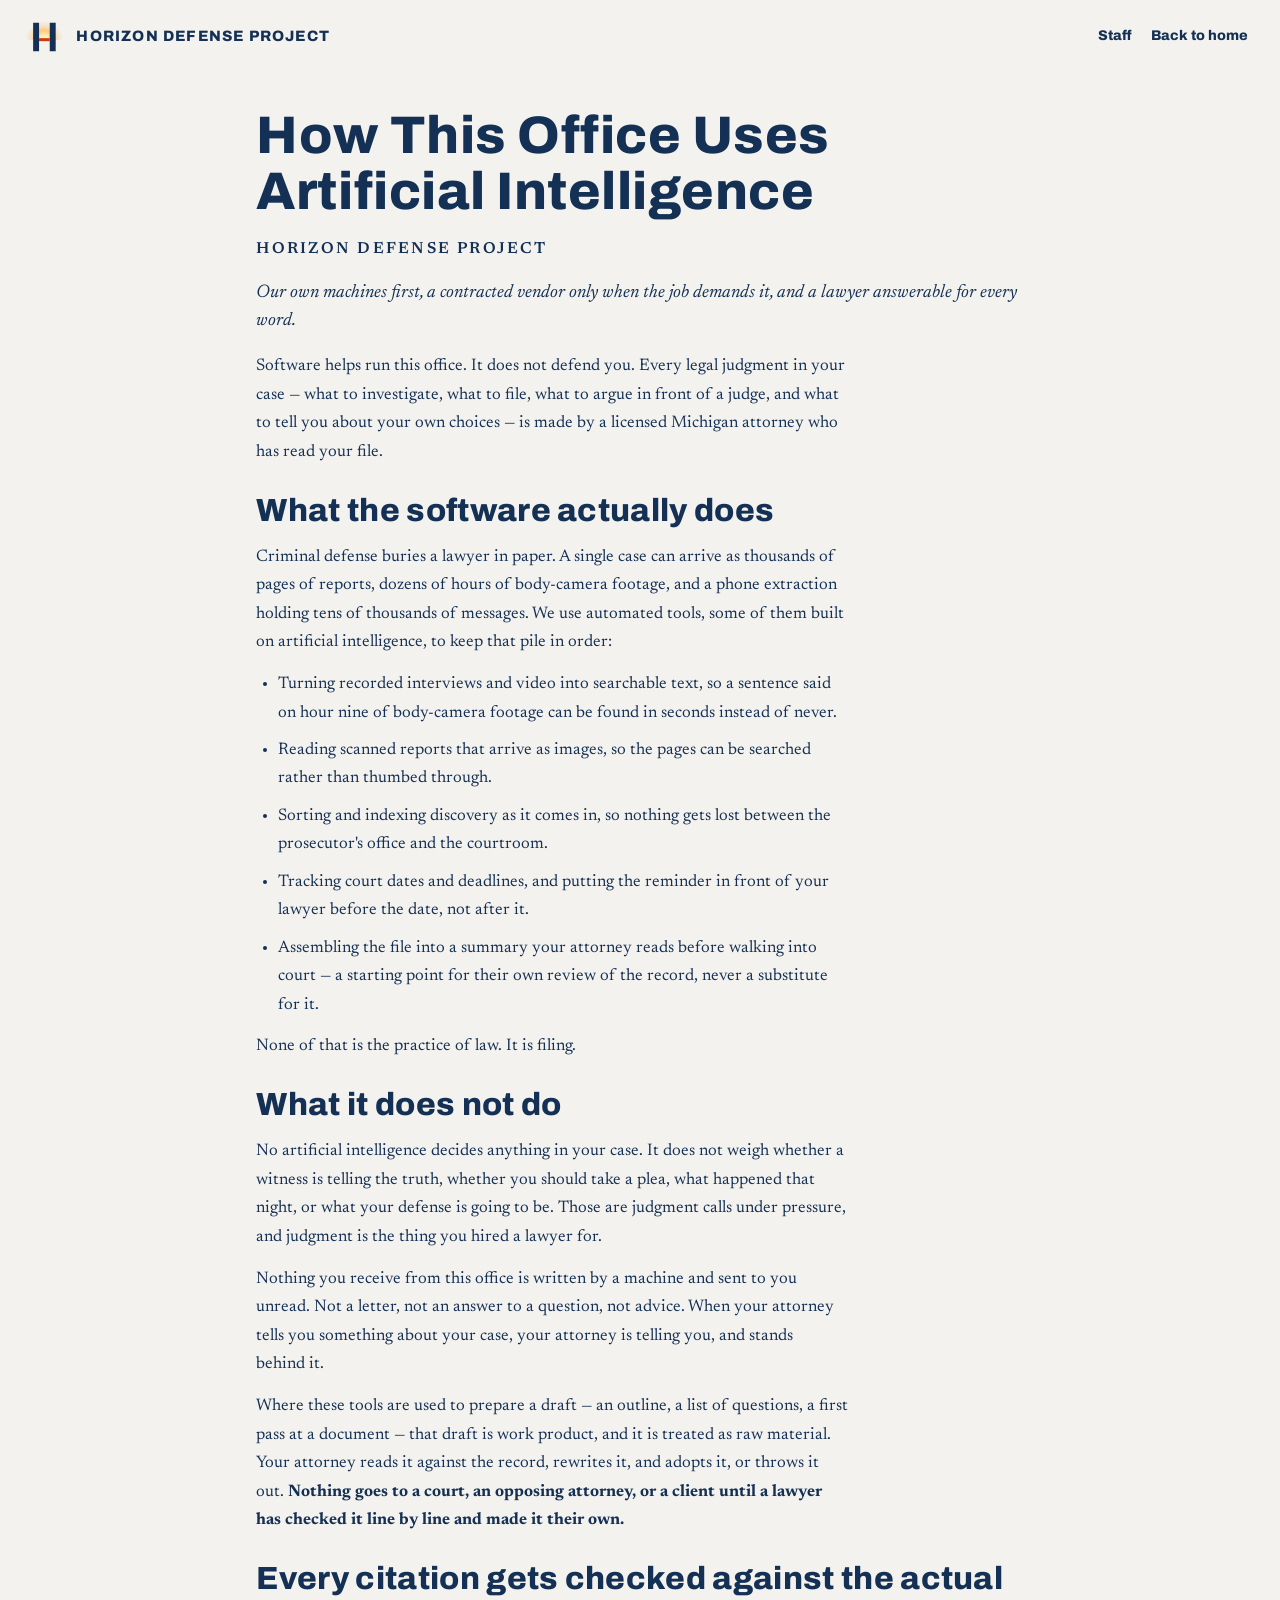
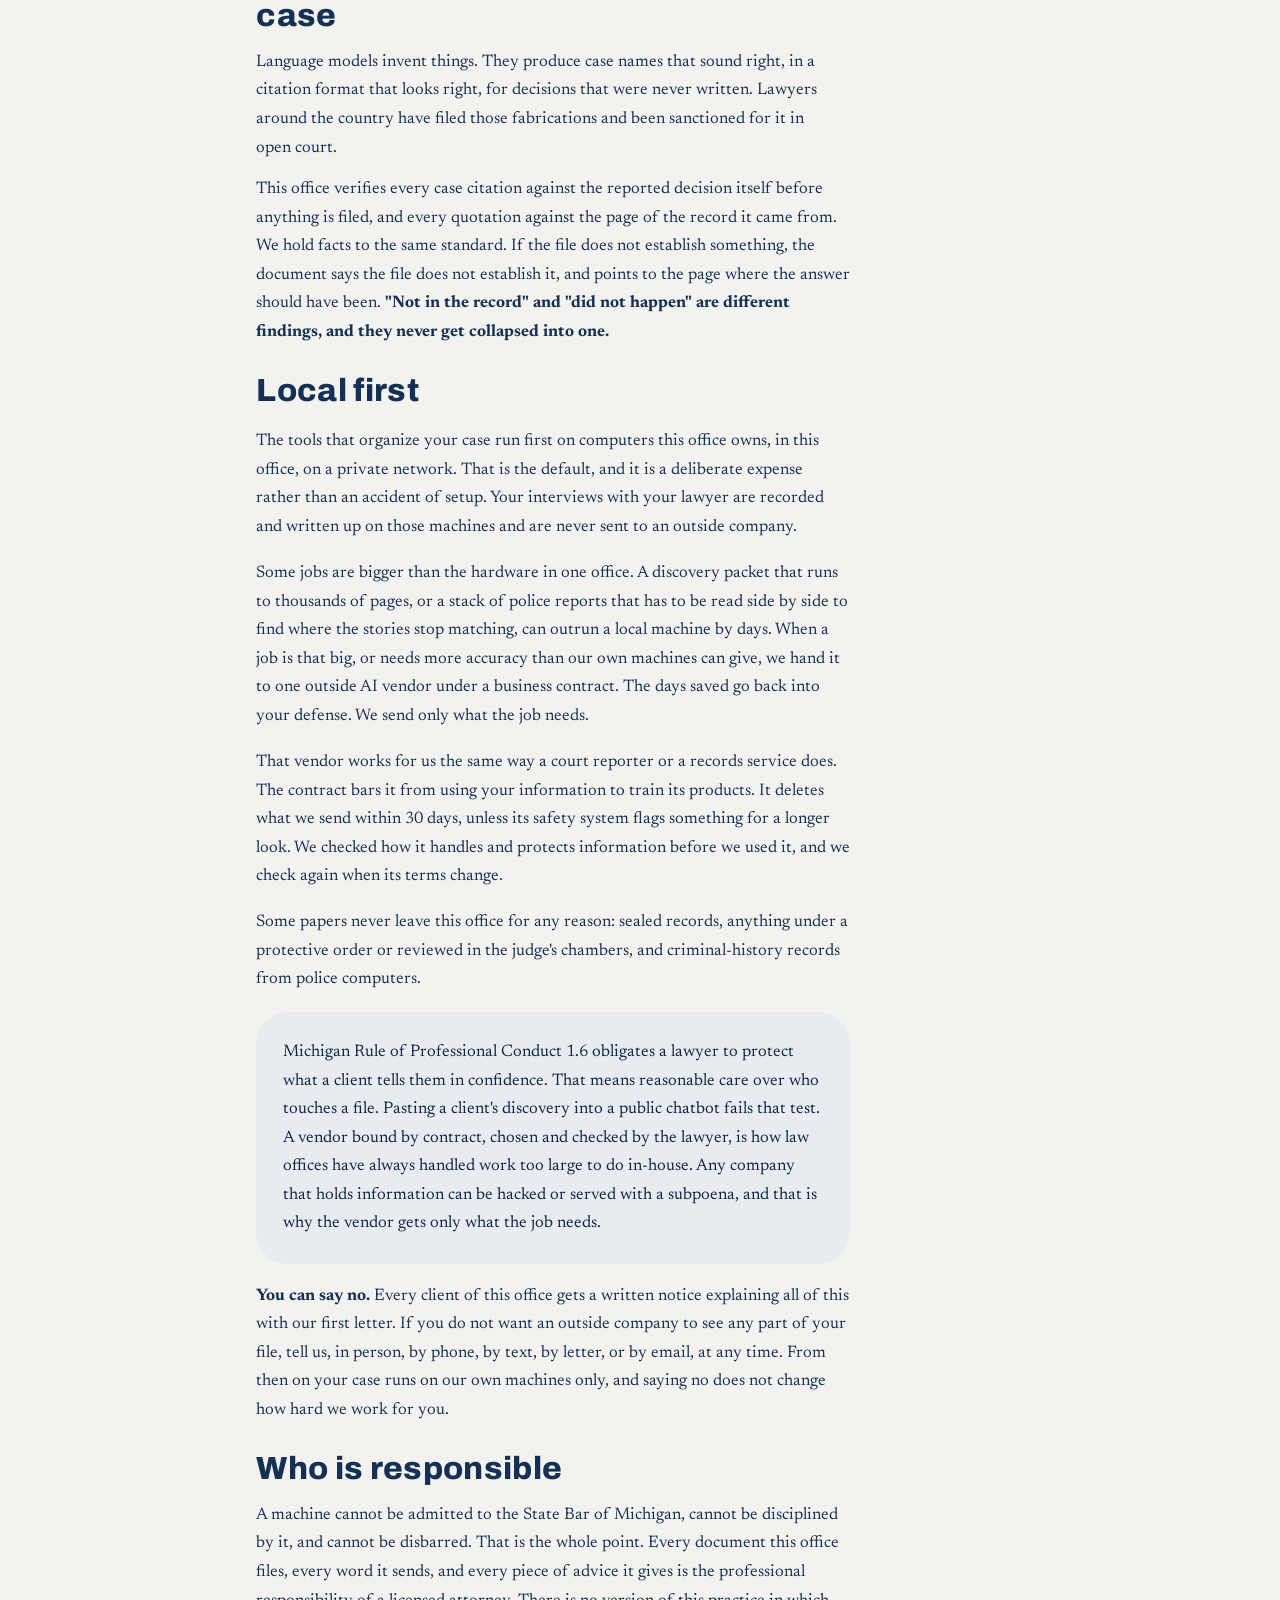
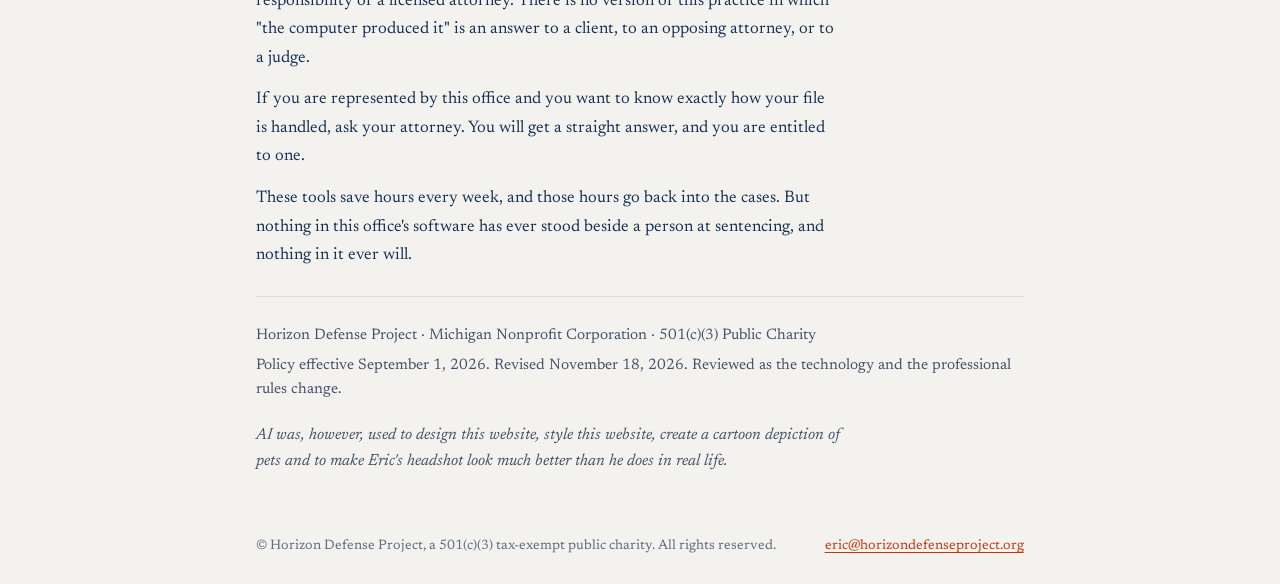
==== commit 5e5265a2: "Logo refresh (package 1b+): new mark and lockup, navy/brick palette, Archivo/Newsreader/IBM Plex Mon" ====
--- a/ai-use-policy.html
+++ b/ai-use-policy.html
@@ -3,8 +3,8 @@
 <head>
 <meta charset="utf-8">
 <meta name="viewport" content="width=device-width, initial-scale=1.0">
-<meta name="theme-color" content="#0052cc" media="(prefers-color-scheme: light)">
-<meta name="theme-color" content="#14171c" media="(prefers-color-scheme: dark)">
+<meta name="theme-color" content="#f4f2ee" media="(prefers-color-scheme: light)">
+<meta name="theme-color" content="#143155" media="(prefers-color-scheme: dark)">
 <title>How This Office Uses Artificial Intelligence | Horizon Defense Project</title>
 <meta name="description" content="Our own machines first, a contracted vendor only when the job demands it, and a lawyer answerable for every word.">
 <link rel="canonical" href="https://horizondefenseproject.com/ai-use-policy.html">
@@ -27,7 +27,7 @@
 <link rel="stylesheet" href="styles.css">
 <link rel="preconnect" href="https://fonts.googleapis.com">
 <link rel="preconnect" href="https://fonts.gstatic.com" crossorigin>
-<link rel="stylesheet" href="https://fonts.googleapis.com/css2?family=Source+Serif+4:opsz,wght@8..60,400;8..60,600&display=swap">
+
 <style>
   @media (max-width: 720px) {
     /* Same nav guard as the other pages. */
@@ -38,18 +38,24 @@
     a[href^="mailto:"] { white-space: normal !important; overflow-wrap: anywhere; }
   }
   :root {
-    --brand-ink: #172b4d; --brand-ink-700: #0d1a30; --brand-ink-100: #e9eff7;
-    --dawn-1: #c2410c; --dawn-2: #ea8c1b; --dawn-3: #f6c76a;
+    --brand-ink: #143155; --brand-ink-700: #0f2643; --brand-ink-100: #e8ebf0;
+    --link: #c2380a; --link-hover: #cc3a0a; --rule: #cc3a0a;
   }
   @media (prefers-color-scheme: dark) {
     :root {
-      --brand-ink: #e6e9ef; --brand-ink-700: #cdd9ea; --brand-ink-100: #212a38;
-      --dawn-1: #f97316; --dawn-2: #fbaa3c; --dawn-3: #ffd899;
+      --brand-ink: #ece5d8; --brand-ink-700: #f7f3ea; --brand-ink-100: #22436c;
+      --link: #ff8a2a; --link-hover: #ff9a48; --rule: #ff7a14;
     }
   }
+  /* The logo files are fixed-colour SVGs: one per ground, swapped by scheme. */
+  .on-dark { display: none !important; }
+  @media (prefers-color-scheme: dark) {
+    .on-light { display: none !important; }
+    .on-dark { display: block !important; }
+  }
   body { margin: 0; background: var(--color-bg); }
-  a { color: var(--color-accent-700); }
-  a:hover { color: var(--color-accent-600); }
+  a { color: var(--link); }
+  a:hover { color: var(--link-hover); }
   a:focus-visible { outline: 2px solid var(--color-accent); outline-offset: 2px; }
 </style>
 </head>
@@ -58,21 +64,8 @@
 
   <nav class="nav" style="background: transparent; border: none; padding: var(--space-4) var(--space-6); display: flex; align-items: center; justify-content: space-between; gap: var(--space-4)">
     <a href="index.html" style="display: flex; align-items: center; gap: 12px; text-decoration: none; color: var(--brand-ink)">
-      <svg viewBox="0 0 64 64" width="34" height="34" style="display: block; flex: none" aria-hidden="true">
-        <defs>
-          <clipPath id="hzP"><rect x="0" y="0" width="80" height="37"></rect></clipPath>
-          <radialGradient id="sunP" cx="50%" cy="50%" r="50%">
-            <stop offset="0%" stop-color="var(--dawn-1)" stop-opacity="0.95"></stop>
-            <stop offset="52%" stop-color="var(--dawn-2)" stop-opacity="0.6"></stop>
-            <stop offset="100%" stop-color="var(--dawn-3)" stop-opacity="0.14"></stop>
-          </radialGradient>
-        </defs>
-        <circle cx="45" cy="50" r="32" fill="url(#sunP)" clip-path="url(#hzP)"></circle>
-        <rect x="8" y="14" width="8" height="38" rx="3" fill="var(--brand-ink)"></rect>
-        <rect x="34" y="14" width="8" height="38" rx="3" fill="var(--brand-ink)"></rect>
-        <rect x="1" y="29" width="62" height="8" rx="4" fill="var(--dawn-1)"></rect>
-      </svg>
-      <span style="font-weight: 700; font-size: 13px; letter-spacing: 0.16em; text-transform: uppercase">Horizon Defense Project</span>
+      <img class="on-light" src="assets/mark-light.svg" width="38" height="38" alt="" style="display: block; flex: none"><img class="on-dark" src="assets/mark-dark.svg" width="38" height="38" alt="" style="flex: none">
+      <span style="font-family: var(--font-heading); font-weight: 800; font-size: 15px; letter-spacing: 0.08em; text-transform: uppercase">Horizon Defense Project</span>
     </a>
     <div style="display: flex; align-items: center; gap: var(--space-2)">
       <a class="btn btn-ghost" href="staff.html" style="text-decoration: none; white-space: nowrap">Staff</a>
@@ -84,7 +77,7 @@
 
     <header style="display: flex; flex-direction: column; gap: var(--space-4); align-items: flex-start">
       <h1 style="margin: 0; font-family: var(--font-heading); font-size: clamp(2.1rem, 5.2vw, 3.3rem); line-height: 1.05; color: var(--brand-ink); max-width: 24ch">How This Office Uses Artificial Intelligence</h1>
-      <p style="margin: 0; font-family: 'Source Serif 4', Charter, Georgia, serif; font-size: 1rem; letter-spacing: 0.14em; text-transform: uppercase; color: var(--brand-ink)"><strong style="font-weight: 600">Horizon Defense Project</strong></p>
+      <p style="margin: 0; font-family: var(--font-body); font-size: 1rem; letter-spacing: 0.14em; text-transform: uppercase; color: var(--brand-ink)"><strong style="font-weight: 600">Horizon Defense Project</strong></p>
       <p style="margin: 0; font-size: 1.15rem; line-height: 1.5; color: var(--color-accent-700)"><em>Our own machines first, a contracted vendor only when the job demands it, and a lawyer answerable for every word.</em></p>
       <p style="margin: 0; font-size: 1.05rem; line-height: 1.7; color: var(--color-neutral-800); max-width: 66ch; text-wrap: pretty">Software helps run this office. It does not defend you. Every legal judgment in your case — what to investigate, what to file, what to argue in front of a judge, and what to tell you about your own choices — is made by a licensed Michigan attorney who has read your file.</p>
     </header>
--- a/styles.css
+++ b/styles.css
@@ -1,49 +1,51 @@
 /* Organic — design-system tokens and component classes. This file is the source of truth for the system's look; retune it here and see readme.md. */
-@import url('https://fonts.googleapis.com/css2?family=Caprasimo:wght@400&family=Figtree:wght@400;600;700&display=swap');
+@import url('https://fonts.googleapis.com/css2?family=Archivo:wght@600;800&family=Newsreader:opsz,wght@6..72,400;6..72,500;6..72,600&family=IBM+Plex+Mono:wght@500&display=swap');
 
 :root {
-  --color-bg: #f4f5f7;
+  /* Logo package 1b+ (2026-11-18): navy H #143155, brick crossbar #cc3a0a,
+     DETROIT #c2380a, warm paper #f4f2ee. Accent = navy (buttons, focus);
+     accent-2 = brick (links, rules, the crossbar). */
+  --color-bg: #f4f2ee;
   --color-surface: #ffffff;
-  --color-text: #172b4d;
-  --color-accent: #0052cc;
-  --color-accent-2: #ea8c1b;
-  --color-divider: #dfe1e6;
-
-  /* Tonal ramps — generated in OKLCH on one shared lightness scale, so the
-     same step of any role matches the others in visual value. */
-  --color-neutral-100: #f4f5f7;
-  --color-neutral-200: #ebecf0;
-  --color-neutral-300: #dfe1e6;
-  --color-neutral-400: #a5adba;
-  --color-neutral-500: #7a8699;
+  --color-text: #143155;
+  --color-accent: #143155;
+  --color-accent-2: #cc3a0a;
+  --color-divider: #e2ddd3;
+
+  --color-neutral-100: #f4f2ee;
+  --color-neutral-200: #ebe7df;
+  --color-neutral-300: #e2ddd3;
+  --color-neutral-400: #a9b0bc;
+  --color-neutral-500: #7d8797;
   --color-neutral-600: #5e6c84;
-  --color-neutral-700: #42526e;
-  --color-neutral-800: #172b4d;
-  --color-neutral-900: #0d1a30;
-
-  --color-accent-100: #eff4fa;
-  --color-accent-200: #d7e3f4;
-  --color-accent-300: #a3c4f5;
-  --color-accent-400: #5297ff;
-  --color-accent-500: #0f70ff;
-  --color-accent-600: #0056d6;
-  --color-accent-700: #0042a3;
-  --color-accent-800: #002f75;
-  --color-accent-900: #001f4c;
-
-  --color-accent-2-100: #fdf3e2;
-  --color-accent-2-200: #fae3bd;
-  --color-accent-2-300: #f6c76a;
-  --color-accent-2-400: #f0a93a;
-  --color-accent-2-500: #ea8c1b;
-  --color-accent-2-600: #d1740f;
-  --color-accent-2-700: #c2410c;
-  --color-accent-2-800: #8f300a;
-  --color-accent-2-900: #5c1f06;
-
-  --font-heading: "Caprasimo", system-ui, sans-serif;
-  --font-heading-weight: 400;
-  --font-body: "Figtree", system-ui, sans-serif;
+  --color-neutral-700: #43516a;
+  --color-neutral-800: #143155;
+  --color-neutral-900: #0b1d35;
+
+  --color-accent-100: #eef1f6;
+  --color-accent-200: #d6dde9;
+  --color-accent-300: #a7b5cc;
+  --color-accent-400: #5f7598;
+  --color-accent-500: #2e4b75;
+  --color-accent-600: #1d3c66;
+  --color-accent-700: #143155;
+  --color-accent-800: #0f2643;
+  --color-accent-900: #0b1d35;
+
+  --color-accent-2-100: #fbede6;
+  --color-accent-2-200: #f6d3c2;
+  --color-accent-2-300: #eba788;
+  --color-accent-2-400: #de7547;
+  --color-accent-2-500: #cc3a0a;
+  --color-accent-2-600: #c2380a;
+  --color-accent-2-700: #a92f08;
+  --color-accent-2-800: #7f2306;
+  --color-accent-2-900: #521604;
+
+  --font-heading: "Archivo", system-ui, sans-serif;
+  --font-heading-weight: 800;
+  --font-body: "Newsreader", Georgia, "Times New Roman", serif;
+  --font-mono: "IBM Plex Mono", ui-monospace, monospace;
 
   --space-1: 4.4px;
   --space-2: 8.8px;
@@ -79,10 +81,10 @@
    ══════════════════════════════════════════════════════════════════════ */
 
 *, *::before, *::after { box-sizing: border-box; }
-body { margin: 0; font-size: 15px; line-height: 1.55; font-weight: 400; }
+body { margin: 0; font-size: 17px; line-height: 1.55; font-weight: 400; }
 h1, h2, h3, h4, h5, h6 {
   font-family: var(--font-heading); font-weight: var(--font-heading-weight);
-  line-height: 1.12; letter-spacing: -0.015em; margin: 0 0 var(--space-2);
+  line-height: 1.12; letter-spacing: 0.01em; margin: 0 0 var(--space-2);
 }
 h1 { font-size: 42px; }
 h2 { font-size: 32px; }
@@ -181,7 +183,7 @@
   display: flex; flex-direction: column; gap: var(--space-2);
   padding: var(--space-3); border-radius: var(--radius-md); background: var(--color-surface);
 }
-.card-kicker { font-size: 10px; letter-spacing: 0.1em; text-transform: uppercase; color: var(--color-accent); }
+.card-kicker { font-family: var(--font-mono); font-weight: 500; font-size: 11px; letter-spacing: 0.3em; text-transform: uppercase; color: var(--color-accent-2-600); }
 .card-title {
   font-family: var(--font-heading); font-weight: var(--font-heading-weight);
   font-size: 17px; line-height: 1.2;
@@ -255,48 +257,49 @@
 .btn, .tag, .seg, .input { border-radius: 999px; }
 .input { padding-inline: 14px; }
 
-/* Dark mode. The CRM's own dark tokens (templates/base.html), mapped onto the
-   same names the light block uses, so the site and the case board stay one
-   palette. Ramps invert: the stops the pages read as text (600/700/800,
+/* Dark mode. The logo package's navy-background palette, mapped onto the
+   same names the light block uses. Ramps invert: the stops the pages read as text (600/700/800,
    neutral 700/800) go light, the stops they read as fills (100/200) go dark. */
 @media (prefers-color-scheme: dark) {
   :root {
-    --color-bg: #14171c;
-    --color-surface: #1d2127;
-    --color-text: #e6e9ef;
-    --color-divider: #2d323b;
-    --color-neutral-100: #1d2127;
-    --color-neutral-200: #242932;
-    --color-neutral-300: #2d323b;
-    --color-neutral-400: #4a5260;
-    --color-neutral-500: #6b7484;
-    --color-neutral-600: #99a2b3;
-    --color-neutral-700: #b6bfcd;
-    --color-neutral-800: #dfe3ea;
-    --color-neutral-900: #f0f2f6;
-    --color-accent: #6ea8ff;
-    --color-accent-100: #16233a;
-    --color-accent-200: #1c2e4d;
-    --color-accent-300: #274168;
-    --color-accent-400: #3f6ba8;
-    --color-accent-500: #5590d6;
-    --color-accent-600: #8bbcff;
-    --color-accent-700: #a8ccff;
-    --color-accent-800: #cbdfff;
-    --color-accent-900: #e4eeff;
-    --color-accent-2: #fbaa3c;
-    --color-accent-2-100: #2a1e0d;
-    --color-accent-2-200: #3d2c12;
-    --color-accent-2-300: #5c421a;
-    --color-accent-2-400: #8a6425;
-    --color-accent-2-500: #b98634;
-    --color-accent-2-600: #f97316;
-    --color-accent-2-700: #fbaa3c;
-    --color-accent-2-800: #ffd899;
-    --color-accent-2-900: #ffe9c4;
-    --shadow-sm: 0 1px 2px rgba(0, 0, 0, 0.5);
-    --shadow-md: 0 3px 10px rgba(0, 0, 0, 0.55);
-    --shadow-lg: 0 12px 32px rgba(0, 0, 0, 0.62);
+    /* The logo's navy-background colours: ground #143155, text #ece5d8,
+       crossbar orange #ff7a14, DETROIT #ff8a2a. */
+    --color-bg: #143155;
+    --color-surface: #1b3b63;
+    --color-text: #ece5d8;
+    --color-divider: #2c4a72;
+    --color-neutral-100: #1b3b63;
+    --color-neutral-200: #22436c;
+    --color-neutral-300: #2c4a72;
+    --color-neutral-400: #4d6688;
+    --color-neutral-500: #7487a3;
+    --color-neutral-600: #a9b4c4;
+    --color-neutral-700: #c9cdd2;
+    --color-neutral-800: #ece5d8;
+    --color-neutral-900: #f7f3ea;
+    --color-accent: #ece5d8;
+    --color-accent-100: #1b3b63;
+    --color-accent-200: #22436c;
+    --color-accent-300: #34557f;
+    --color-accent-400: #5a7398;
+    --color-accent-500: #a9b4c4;
+    --color-accent-600: #f7f3ea;
+    --color-accent-700: #ece5d8;
+    --color-accent-800: #ece5d8;
+    --color-accent-900: #f7f3ea;
+    --color-accent-2: #ff7a14;
+    --color-accent-2-100: #3a2a1c;
+    --color-accent-2-200: #55361c;
+    --color-accent-2-300: #8a4d1c;
+    --color-accent-2-400: #c4651a;
+    --color-accent-2-500: #ff7a14;
+    --color-accent-2-600: #ff8a2a;
+    --color-accent-2-700: #ff9a48;
+    --color-accent-2-800: #ffc28c;
+    --color-accent-2-900: #ffe2c6;
+    --shadow-sm: 0 1px 2px rgba(0, 0, 0, 0.35);
+    --shadow-md: 0 3px 10px rgba(0, 0, 0, 0.4);
+    --shadow-lg: 0 12px 32px rgba(0, 0, 0, 0.5);
   }
   /* brightness(1.1) is a glare on a dark ground */
   .washed { filter: saturate(0.6) contrast(0.85) brightness(0.92) opacity(0.94); }
